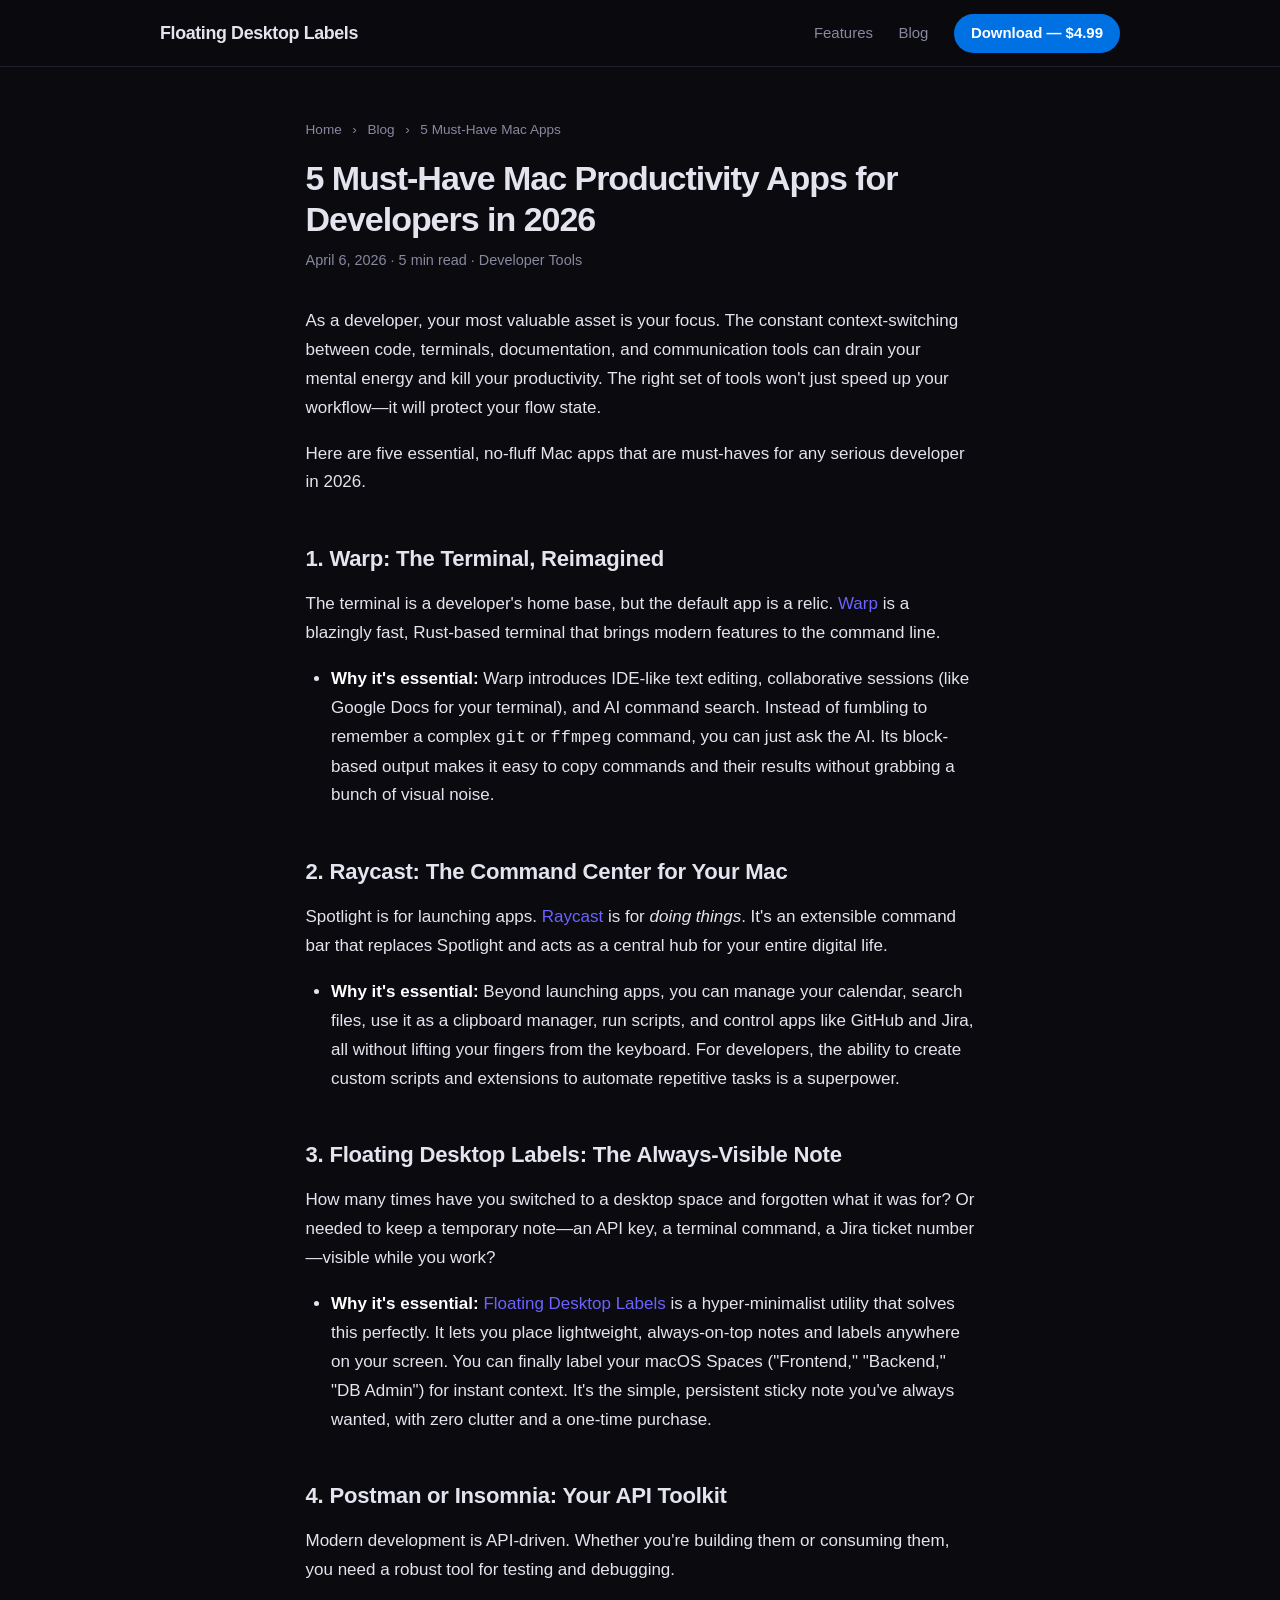
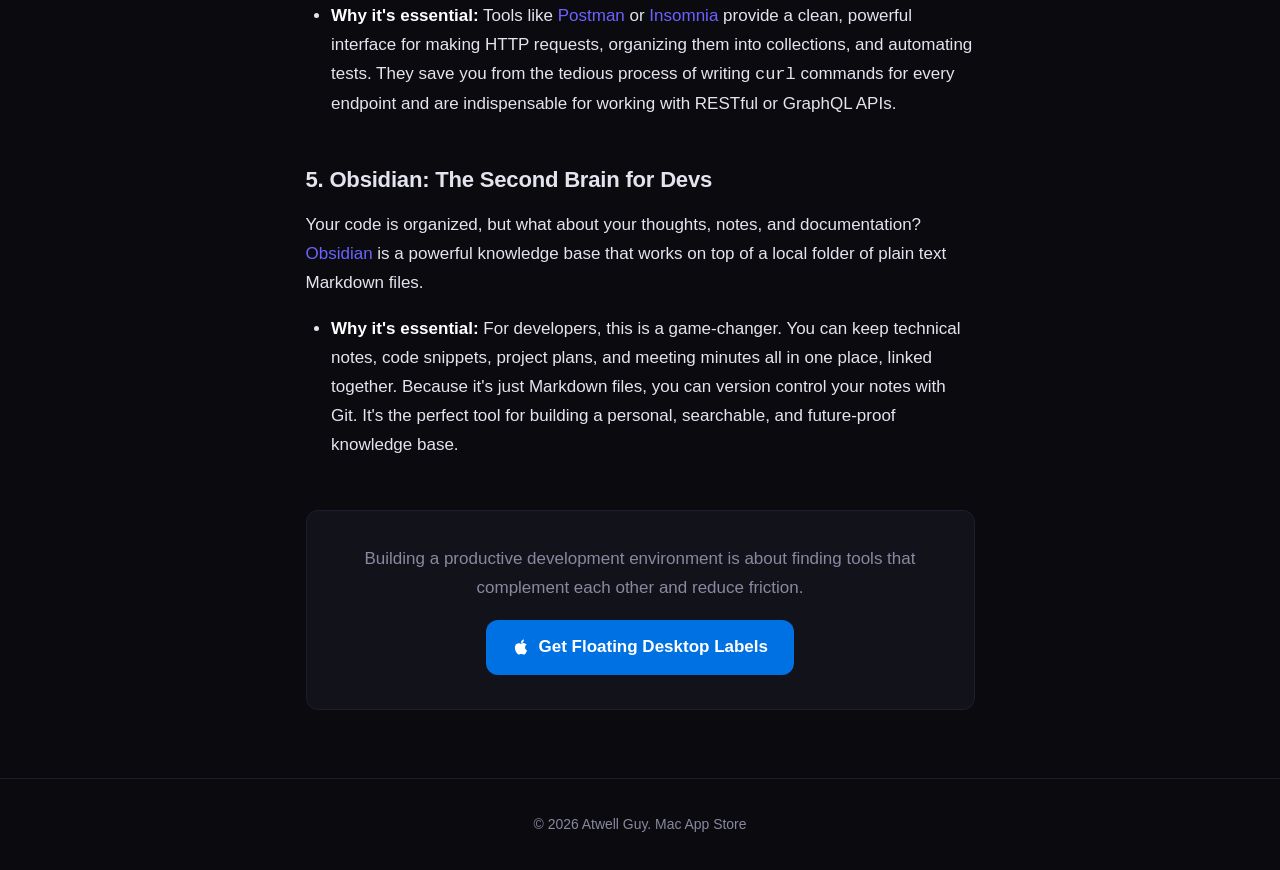
==== blog/must-have-mac-productivity-apps.html @ f4bc4008 "Deploy Floating Desktop Labels marketing site Co-Authored-By: Claude Opus 4.8 (1M context) <noreply@" ====
<!DOCTYPE html>
<html lang="en">
<head>
  <meta charset="utf-8">
  <meta name="viewport" content="width=device-width, initial-scale=1">
  <title>5 Must-Have Mac Productivity Apps for Developers in 2026</title>
  <meta name="description" content="The 5 essential Mac apps every developer needs in 2026 — from a modern terminal to always-on-top desktop labels. Protect your focus and flow state.">
  <meta name="keywords" content="mac productivity apps 2026, developer tools mac, best mac apps developers, Warp terminal, Raycast, Floating Desktop Labels, Obsidian">
  <link rel="canonical" href="https://blackdagg3r.github.io/floating-desktop-labels-site/blog/must-have-mac-productivity-apps.html">

  <meta property="og:type" content="article">
  <meta property="og:title" content="5 Must-Have Mac Productivity Apps for Developers in 2026">
  <meta property="og:description" content="The essential Mac developer toolkit for protecting your flow state.">
  <meta property="og:url" content="https://blackdagg3r.github.io/floating-desktop-labels-site/blog/must-have-mac-productivity-apps.html">

  <meta name="twitter:card" content="summary_large_image">
  <meta name="apple-itunes-app" content="app-id=6760682904">
  <link rel="stylesheet" href="../style.css">

  <script type="application/ld+json">
  {
    "@context": "https://schema.org",
    "@type": "Article",
    "headline": "5 Must-Have Mac Productivity Apps for Developers in 2026",
    "author": { "@type": "Person", "name": "Atwell Guy" },
    "datePublished": "2026-04-06",
    "publisher": { "@type": "Person", "name": "Atwell Guy" },
    "description": "The 5 essential Mac apps every developer needs in 2026."
  }
  </script>
</head>
<body>

<nav class="nav" role="navigation" aria-label="Main">
  <div class="nav-inner">
    <a href="../" class="nav-brand">Floating Desktop Labels</a>
    <div class="nav-links">
      <a href="../#features">Features</a>
      <a href="../#blog">Blog</a>
      <a href="https://apps.apple.com/app/floating-desktop-labels/id6760682904" class="nav-cta" target="_blank" rel="noopener">Download — $4.99</a>
    </div>
  </div>
</nav>

<article class="article">
  <div class="breadcrumb"><a href="../">Home</a> <span>›</span> <a href="../#blog">Blog</a> <span>›</span> 5 Must-Have Mac Apps</div>

  <h1>5 Must-Have Mac Productivity Apps for Developers in 2026</h1>
  <div class="article-meta">April 6, 2026 &middot; 5 min read &middot; Developer Tools</div>

  <p>As a developer, your most valuable asset is your focus. The constant context-switching between code, terminals, documentation, and communication tools can drain your mental energy and kill your productivity. The right set of tools won't just speed up your workflow—it will protect your flow state.</p>

  <p>Here are five essential, no-fluff Mac apps that are must-haves for any serious developer in 2026.</p>

  <h2>1. Warp: The Terminal, Reimagined</h2>

  <p>The terminal is a developer's home base, but the default app is a relic. <a href="https://www.warp.dev/" target="_blank" rel="noopener">Warp</a> is a blazingly fast, Rust-based terminal that brings modern features to the command line.</p>

  <ul>
    <li><strong>Why it's essential:</strong> Warp introduces IDE-like text editing, collaborative sessions (like Google Docs for your terminal), and AI command search. Instead of fumbling to remember a complex <code>git</code> or <code>ffmpeg</code> command, you can just ask the AI. Its block-based output makes it easy to copy commands and their results without grabbing a bunch of visual noise.</li>
  </ul>

  <h2>2. Raycast: The Command Center for Your Mac</h2>

  <p>Spotlight is for launching apps. <a href="https://www.raycast.com/" target="_blank" rel="noopener">Raycast</a> is for <em>doing things</em>. It's an extensible command bar that replaces Spotlight and acts as a central hub for your entire digital life.</p>

  <ul>
    <li><strong>Why it's essential:</strong> Beyond launching apps, you can manage your calendar, search files, use it as a clipboard manager, run scripts, and control apps like GitHub and Jira, all without lifting your fingers from the keyboard. For developers, the ability to create custom scripts and extensions to automate repetitive tasks is a superpower.</li>
  </ul>

  <h2>3. Floating Desktop Labels: The Always-Visible Note</h2>

  <p>How many times have you switched to a desktop space and forgotten what it was for? Or needed to keep a temporary note—an API key, a terminal command, a Jira ticket number—visible while you work?</p>

  <ul>
    <li><strong>Why it's essential:</strong> <a href="https://apps.apple.com/app/floating-desktop-labels/id6760682904" target="_blank" rel="noopener">Floating Desktop Labels</a> is a hyper-minimalist utility that solves this perfectly. It lets you place lightweight, always-on-top notes and labels anywhere on your screen. You can finally label your macOS Spaces ("Frontend," "Backend," "DB Admin") for instant context. It's the simple, persistent sticky note you've always wanted, with zero clutter and a one-time purchase.</li>
  </ul>

  <h2>4. Postman or Insomnia: Your API Toolkit</h2>

  <p>Modern development is API-driven. Whether you're building them or consuming them, you need a robust tool for testing and debugging.</p>

  <ul>
    <li><strong>Why it's essential:</strong> Tools like <a href="https://www.postman.com/" target="_blank" rel="noopener">Postman</a> or <a href="https://insomnia.rest/" target="_blank" rel="noopener">Insomnia</a> provide a clean, powerful interface for making HTTP requests, organizing them into collections, and automating tests. They save you from the tedious process of writing <code>curl</code> commands for every endpoint and are indispensable for working with RESTful or GraphQL APIs.</li>
  </ul>

  <h2>5. Obsidian: The Second Brain for Devs</h2>

  <p>Your code is organized, but what about your thoughts, notes, and documentation? <a href="https://obsidian.md/" target="_blank" rel="noopener">Obsidian</a> is a powerful knowledge base that works on top of a local folder of plain text Markdown files.</p>

  <ul>
    <li><strong>Why it's essential:</strong> For developers, this is a game-changer. You can keep technical notes, code snippets, project plans, and meeting minutes all in one place, linked together. Because it's just Markdown files, you can version control your notes with Git. It's the perfect tool for building a personal, searchable, and future-proof knowledge base.</li>
  </ul>

  <div class="article-cta">
    <p>Building a productive development environment is about finding tools that complement each other and reduce friction.</p>
    <a href="https://apps.apple.com/app/floating-desktop-labels/id6760682904" class="btn-primary" target="_blank" rel="noopener">
      <svg width="18" height="18" viewBox="0 0 24 24" fill="currentColor"><path d="M18.71 19.5c-.83 1.24-1.71 2.45-3.05 2.47-1.34.03-1.77-.79-3.29-.79-1.53 0-2 .77-3.27.82-1.31.05-2.3-1.32-3.14-2.53C4.25 17 2.94 12.45 4.7 9.39c.87-1.52 2.43-2.48 4.12-2.51 1.28-.02 2.5.87 3.29.87.78 0 2.26-1.07 3.8-.91.65.03 2.47.26 3.64 1.98-.09.06-2.17 1.28-2.15 3.81.03 3.02 2.65 4.03 2.68 4.04-.03.07-.42 1.44-1.38 2.83M13 3.5c.73-.83 1.94-1.46 2.94-1.5.13 1.17-.34 2.35-1.04 3.19-.69.85-1.83 1.51-2.95 1.42-.15-1.15.41-2.35 1.05-3.11z"/></svg>
      Get Floating Desktop Labels
    </a>
  </div>
</article>

<footer class="footer">
  <p>&copy; 2026 Atwell Guy. <a href="https://apps.apple.com/app/floating-desktop-labels/id6760682904" target="_blank" rel="noopener">Mac App Store</a></p>
</footer>

</body>
</html>
---- style.css ----
:root {
  --bg: #0a0a0f;
  --surface: #12121a;
  --border: #1e1e2e;
  --text: #e4e4ef;
  --text-muted: #8888a0;
  --accent: #6c63ff;
  --accent-glow: rgba(108, 99, 255, 0.3);
  --accent-hover: #7b73ff;
  --cta-bg: #0071e3;
  --cta-hover: #0077ed;
  --max-w: 720px;
  --font: -apple-system, BlinkMacSystemFont, 'SF Pro Text', 'Helvetica Neue', sans-serif;
}

*, *::before, *::after { box-sizing: border-box; margin: 0; padding: 0; }

html { font-size: 17px; scroll-behavior: smooth; }

body {
  font-family: var(--font);
  background: var(--bg);
  color: var(--text);
  line-height: 1.7;
  -webkit-font-smoothing: antialiased;
}

a { color: var(--accent); text-decoration: none; transition: color 0.2s; }
a:hover { color: var(--accent-hover); }

img { max-width: 100%; height: auto; border-radius: 8px; }

/* NAV */
.nav {
  position: sticky;
  top: 0;
  z-index: 100;
  background: rgba(10, 10, 15, 0.85);
  backdrop-filter: blur(12px);
  -webkit-backdrop-filter: blur(12px);
  border-bottom: 1px solid var(--border);
  padding: 0.8rem 1.5rem;
}
.nav-inner {
  max-width: 960px;
  margin: 0 auto;
  display: flex;
  align-items: center;
  justify-content: space-between;
}
.nav-brand {
  font-weight: 700;
  font-size: 1.05rem;
  color: var(--text);
  letter-spacing: -0.02em;
}
.nav-links { display: flex; gap: 1.5rem; align-items: center; }
.nav-links a { color: var(--text-muted); font-size: 0.88rem; }
.nav-links a:hover { color: var(--text); }
.nav-cta {
  background: var(--cta-bg);
  color: #fff !important;
  padding: 0.4rem 1rem;
  border-radius: 20px;
  font-size: 0.85rem;
  font-weight: 600;
  transition: background 0.2s;
}
.nav-cta:hover { background: var(--cta-hover); }

/* HERO */
.hero {
  text-align: center;
  padding: 5rem 1.5rem 4rem;
  background: radial-gradient(ellipse at 50% 0%, var(--accent-glow) 0%, transparent 60%);
}
.hero h1 {
  font-size: 2.8rem;
  font-weight: 800;
  letter-spacing: -0.03em;
  line-height: 1.15;
  margin-bottom: 1rem;
}
.hero .subtitle {
  font-size: 1.15rem;
  color: var(--text-muted);
  max-width: 540px;
  margin: 0 auto 2rem;
}
.hero .cta-row {
  display: flex;
  gap: 1rem;
  justify-content: center;
  flex-wrap: wrap;
}
.btn-primary {
  display: inline-flex;
  align-items: center;
  gap: 0.5rem;
  background: var(--cta-bg);
  color: #fff;
  padding: 0.75rem 1.5rem;
  border-radius: 12px;
  font-size: 1rem;
  font-weight: 600;
  transition: background 0.2s, transform 0.15s;
}
.btn-primary:hover { background: var(--cta-hover); color: #fff; transform: translateY(-1px); }
.btn-secondary {
  display: inline-flex;
  align-items: center;
  gap: 0.5rem;
  background: var(--surface);
  color: var(--text);
  padding: 0.75rem 1.5rem;
  border-radius: 12px;
  font-size: 1rem;
  font-weight: 500;
  border: 1px solid var(--border);
  transition: border-color 0.2s;
}
.btn-secondary:hover { border-color: var(--accent); color: var(--text); }

/* FEATURES */
.features {
  max-width: 960px;
  margin: 0 auto;
  padding: 4rem 1.5rem;
  display: grid;
  grid-template-columns: repeat(auto-fit, minmax(260px, 1fr));
  gap: 1.5rem;
}
.feature-card {
  background: var(--surface);
  border: 1px solid var(--border);
  border-radius: 12px;
  padding: 1.5rem;
}
.feature-card .icon { font-size: 1.6rem; margin-bottom: 0.75rem; }
.feature-card h3 { font-size: 1rem; font-weight: 700; margin-bottom: 0.4rem; }
.feature-card p { font-size: 0.9rem; color: var(--text-muted); line-height: 1.5; }

/* BLOG LIST */
.blog-section {
  max-width: var(--max-w);
  margin: 0 auto;
  padding: 3rem 1.5rem 4rem;
}
.blog-section h2 {
  font-size: 1.5rem;
  font-weight: 700;
  margin-bottom: 2rem;
  letter-spacing: -0.02em;
}
.blog-card {
  display: block;
  background: var(--surface);
  border: 1px solid var(--border);
  border-radius: 12px;
  padding: 1.5rem;
  margin-bottom: 1rem;
  transition: border-color 0.2s, transform 0.15s;
}
.blog-card:hover { border-color: var(--accent); transform: translateY(-2px); }
.blog-card h3 { font-size: 1.1rem; font-weight: 700; color: var(--text); margin-bottom: 0.4rem; }
.blog-card p { font-size: 0.9rem; color: var(--text-muted); }
.blog-card .meta { font-size: 0.8rem; color: var(--text-muted); margin-top: 0.5rem; }

/* ARTICLE */
.article {
  max-width: var(--max-w);
  margin: 0 auto;
  padding: 3rem 1.5rem 4rem;
}
.article h1 {
  font-size: 2rem;
  font-weight: 800;
  letter-spacing: -0.03em;
  line-height: 1.2;
  margin-bottom: 0.5rem;
}
.article .article-meta {
  font-size: 0.85rem;
  color: var(--text-muted);
  margin-bottom: 2rem;
}
.article h2 {
  font-size: 1.3rem;
  font-weight: 700;
  margin-top: 2.5rem;
  margin-bottom: 0.75rem;
  letter-spacing: -0.01em;
}
.article h3 {
  font-size: 1.1rem;
  font-weight: 600;
  margin-top: 2rem;
  margin-bottom: 0.5rem;
}
.article p { margin-bottom: 1rem; }
.article ul, .article ol { margin-bottom: 1rem; padding-left: 1.5rem; }
.article li { margin-bottom: 0.4rem; }
.article strong { color: #fff; }
.article table {
  width: 100%;
  border-collapse: collapse;
  margin-bottom: 1.5rem;
  font-size: 0.9rem;
}
.article th, .article td {
  text-align: left;
  padding: 0.6rem 0.8rem;
  border-bottom: 1px solid var(--border);
}
.article th { color: var(--text-muted); font-weight: 600; font-size: 0.8rem; text-transform: uppercase; letter-spacing: 0.04em; }
.article blockquote {
  border-left: 3px solid var(--accent);
  padding-left: 1rem;
  color: var(--text-muted);
  margin: 1.5rem 0;
  font-style: italic;
}
.article-cta {
  margin-top: 3rem;
  padding: 2rem;
  background: var(--surface);
  border: 1px solid var(--border);
  border-radius: 12px;
  text-align: center;
}
.article-cta p { color: var(--text-muted); margin-bottom: 1rem; }

/* FOOTER */
.footer {
  border-top: 1px solid var(--border);
  padding: 2rem 1.5rem;
  text-align: center;
  font-size: 0.82rem;
  color: var(--text-muted);
}
.footer a { color: var(--text-muted); }
.footer a:hover { color: var(--text); }

/* SCREENSHOT PLACEHOLDER */
.screenshot-placeholder {
  background: var(--surface);
  border: 2px dashed var(--border);
  border-radius: 12px;
  padding: 3rem 1.5rem;
  text-align: center;
  color: var(--text-muted);
  font-size: 0.9rem;
  margin: 1.5rem 0;
}

/* RESPONSIVE */
@media (max-width: 640px) {
  html { font-size: 16px; }
  .hero h1 { font-size: 2rem; }
  .hero { padding: 3rem 1rem 2.5rem; }
  .nav-links a:not(.nav-cta) { display: none; }
}

/* SEO: STRUCTURED BREADCRUMB */
.breadcrumb {
  font-size: 0.8rem;
  color: var(--text-muted);
  margin-bottom: 1rem;
}
.breadcrumb a { color: var(--text-muted); }
.breadcrumb span { margin: 0 0.4rem; }
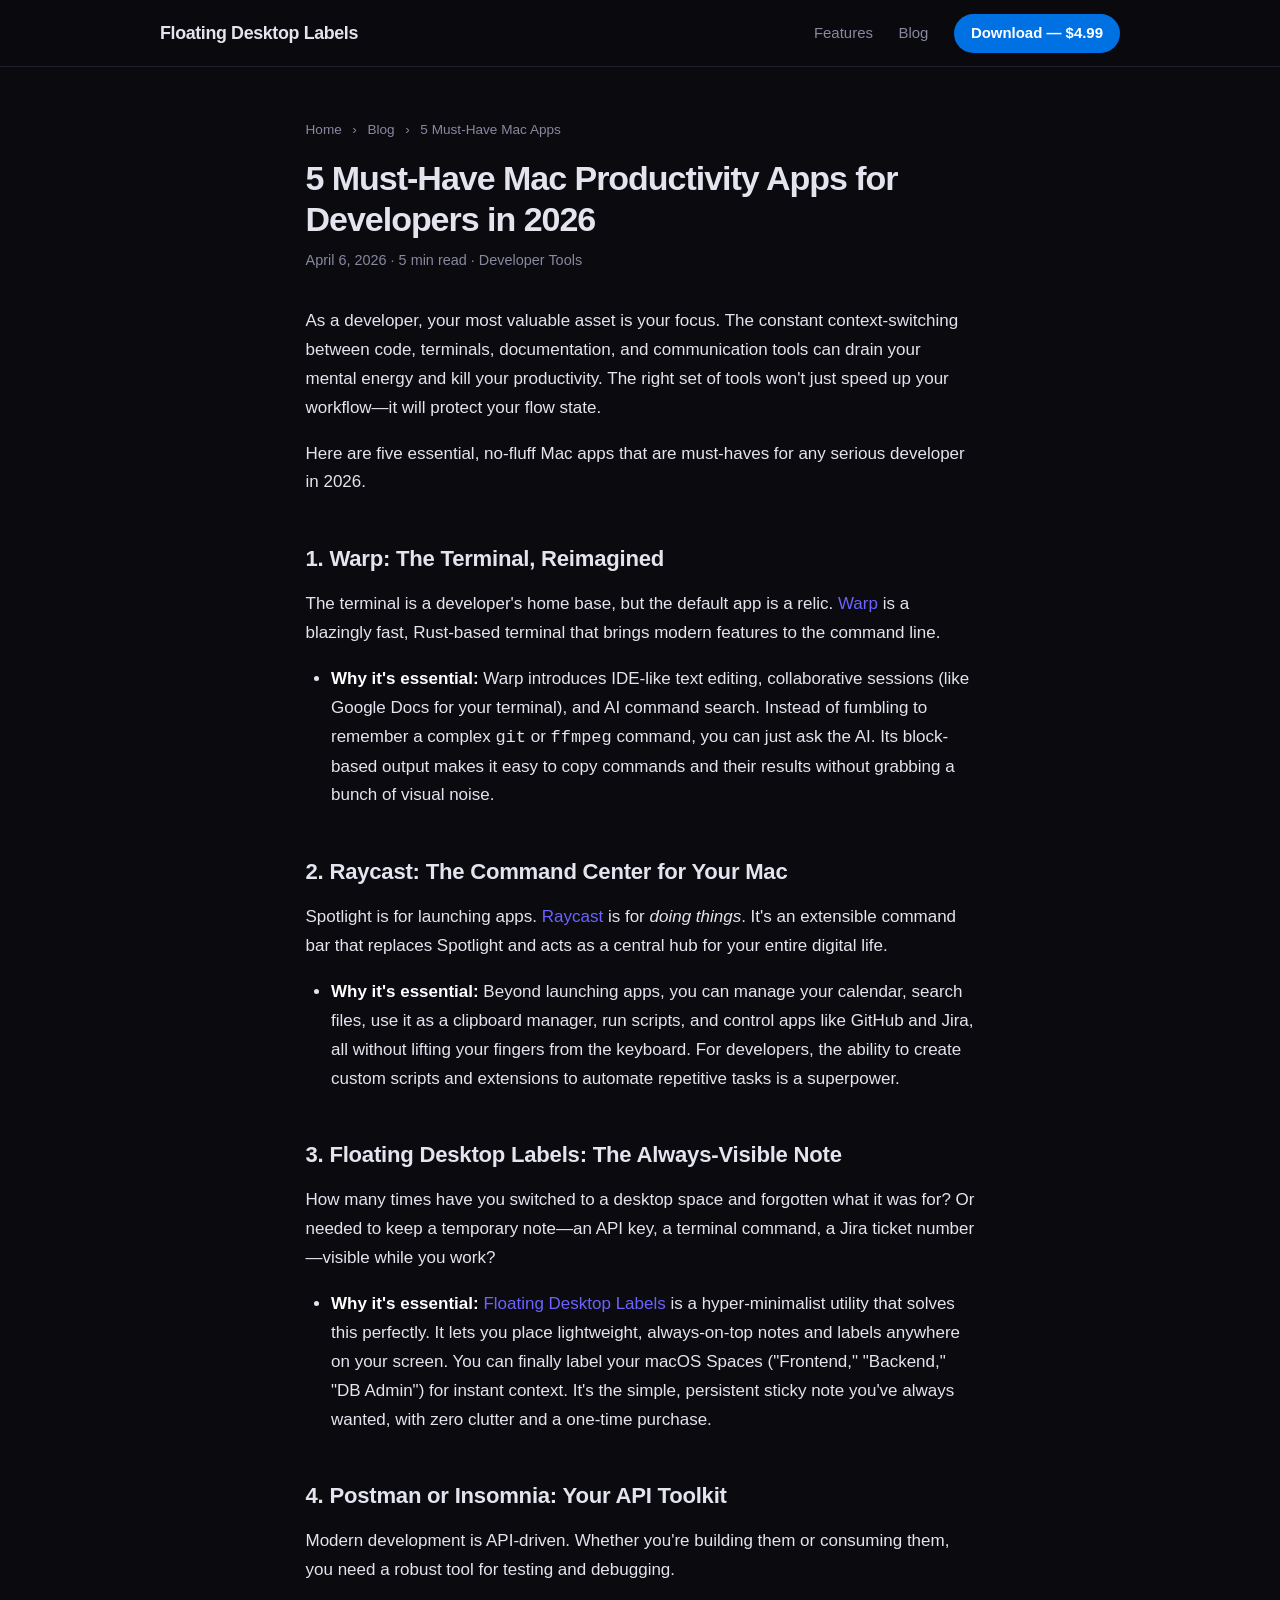
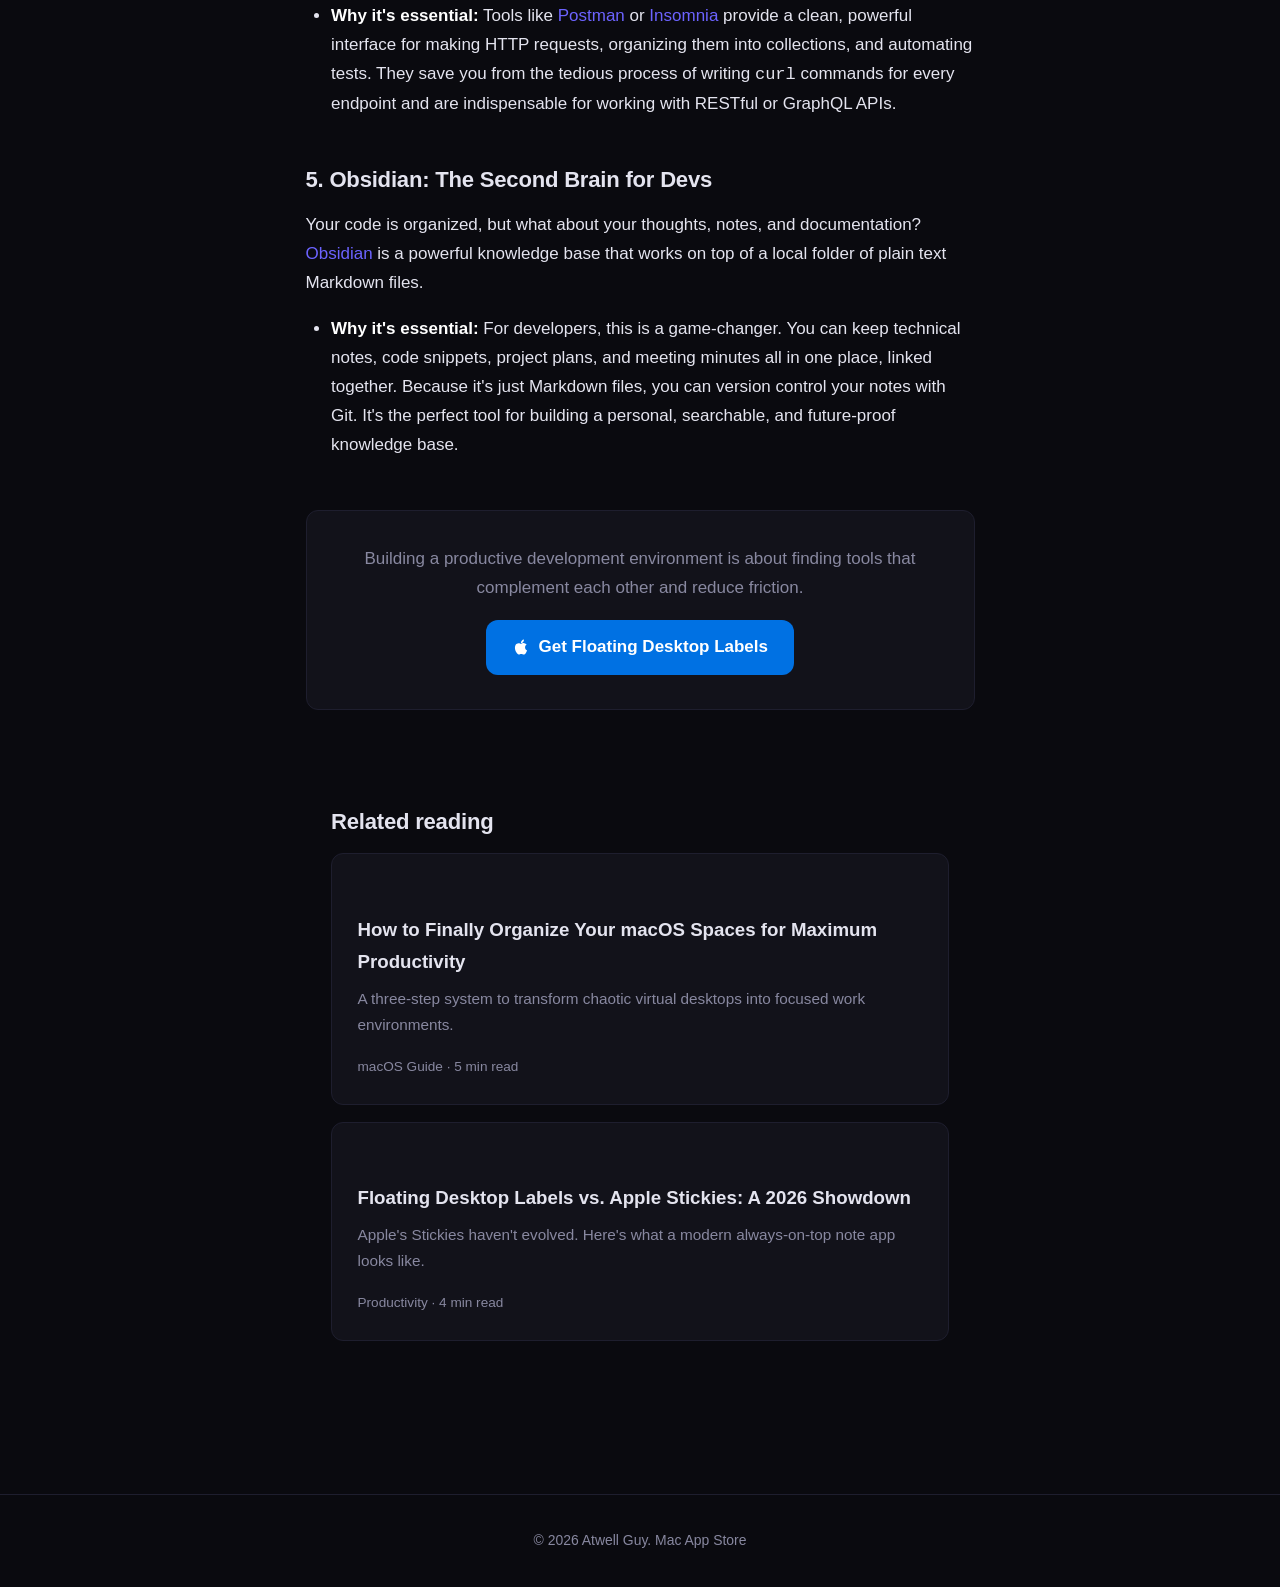
==== commit bc41bff9: "Expand blog content + internal linking for SEO Co-Authored-By: Claude Opus 4.8 (1M context) <noreply" ====
--- a/blog/must-have-mac-productivity-apps.html
+++ b/blog/must-have-mac-productivity-apps.html
@@ -33,17 +33,17 @@
 
 <nav class="nav" role="navigation" aria-label="Main">
   <div class="nav-inner">
-    <a href="../" class="nav-brand">Floating Desktop Labels</a>
+    <a href="/" class="nav-brand">Floating Desktop Labels</a>
     <div class="nav-links">
-      <a href="../#features">Features</a>
-      <a href="../#blog">Blog</a>
+      <a href="/#features">Features</a>
+      <a href="/#blog">Blog</a>
       <a href="https://apps.apple.com/app/floating-desktop-labels/id6760682904" class="nav-cta" target="_blank" rel="noopener">Download — $4.99</a>
     </div>
   </div>
 </nav>
 
 <article class="article">
-  <div class="breadcrumb"><a href="../">Home</a> <span>›</span> <a href="../#blog">Blog</a> <span>›</span> 5 Must-Have Mac Apps</div>
+  <div class="breadcrumb"><a href="/">Home</a> <span>›</span> <a href="/#blog">Blog</a> <span>›</span> 5 Must-Have Mac Apps</div>
 
   <h1>5 Must-Have Mac Productivity Apps for Developers in 2026</h1>
   <div class="article-meta">April 6, 2026 &middot; 5 min read &middot; Developer Tools</div>
@@ -99,6 +99,22 @@
       Get Floating Desktop Labels
     </a>
   </div>
+
+  <section class="blog-section" aria-label="Related reading">
+    <h2>Related reading</h2>
+
+    <a href="organize-macos-spaces.html" class="blog-card">
+      <h3>How to Finally Organize Your macOS Spaces for Maximum Productivity</h3>
+      <p>A three-step system to transform chaotic virtual desktops into focused work environments.</p>
+      <div class="meta">macOS Guide &middot; 5 min read</div>
+    </a>
+
+    <a href="stickies-vs-floating-desktop-labels.html" class="blog-card">
+      <h3>Floating Desktop Labels vs. Apple Stickies: A 2026 Showdown</h3>
+      <p>Apple's Stickies haven't evolved. Here's what a modern always-on-top note app looks like.</p>
+      <div class="meta">Productivity &middot; 4 min read</div>
+    </a>
+  </section>
 </article>
 
 <footer class="footer">
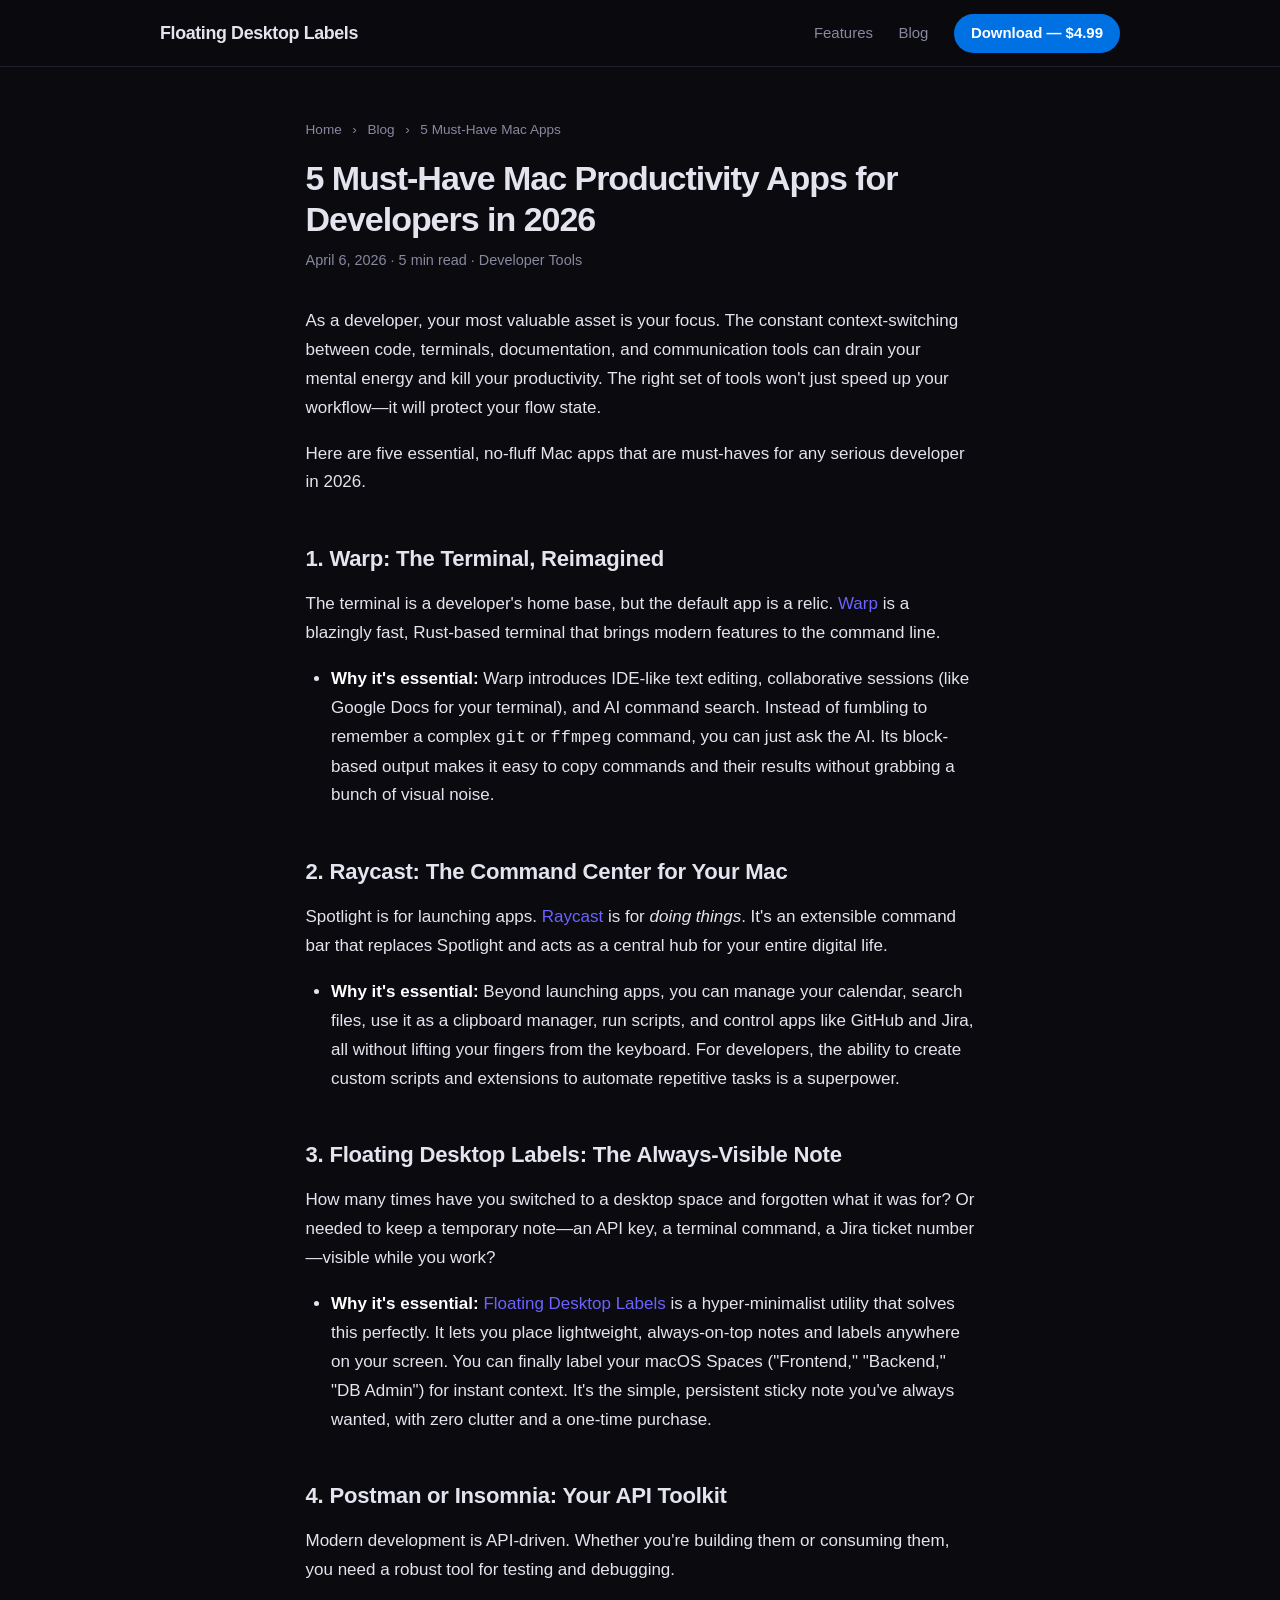
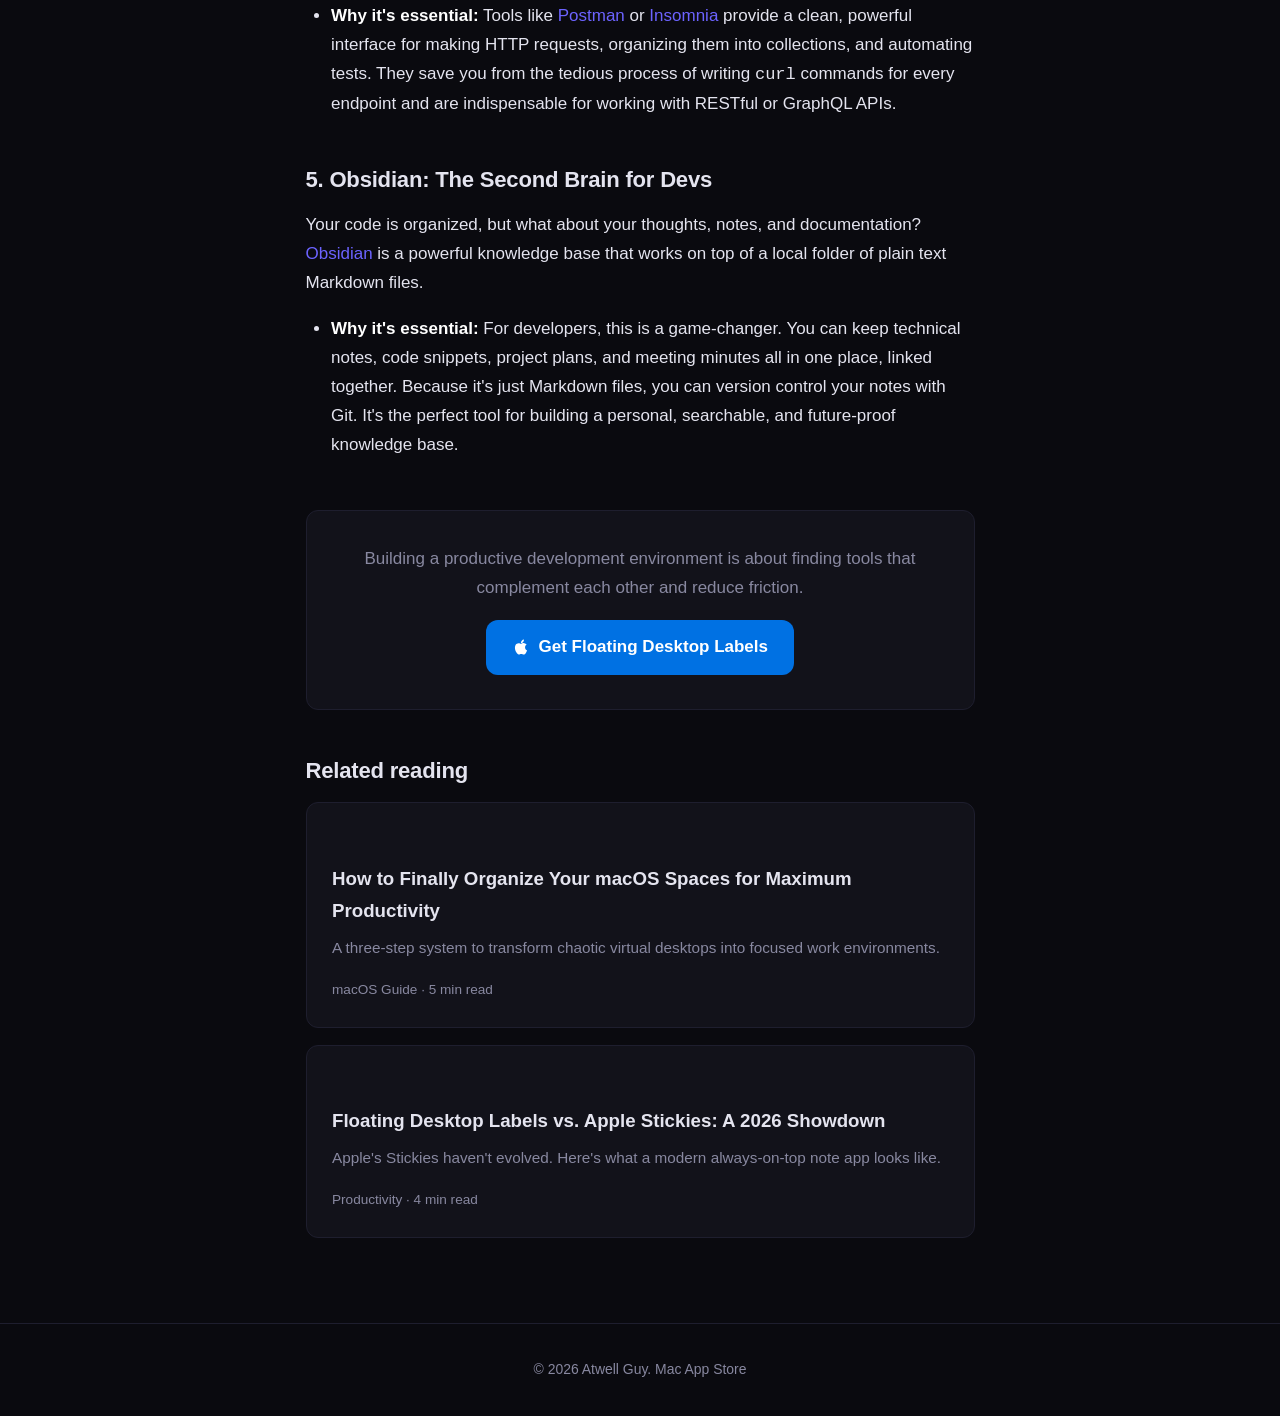
==== commit e6d0092e: "Use plain section for Related reading (pixel-parity with homepage cards) Co-Authored-By: Claude Opus" ====
--- a/blog/must-have-mac-productivity-apps.html
+++ b/blog/must-have-mac-productivity-apps.html
@@ -100,7 +100,7 @@
     </a>
   </div>
 
-  <section class="blog-section" aria-label="Related reading">
+  <section aria-label="Related reading">
     <h2>Related reading</h2>
 
     <a href="organize-macos-spaces.html" class="blog-card">
